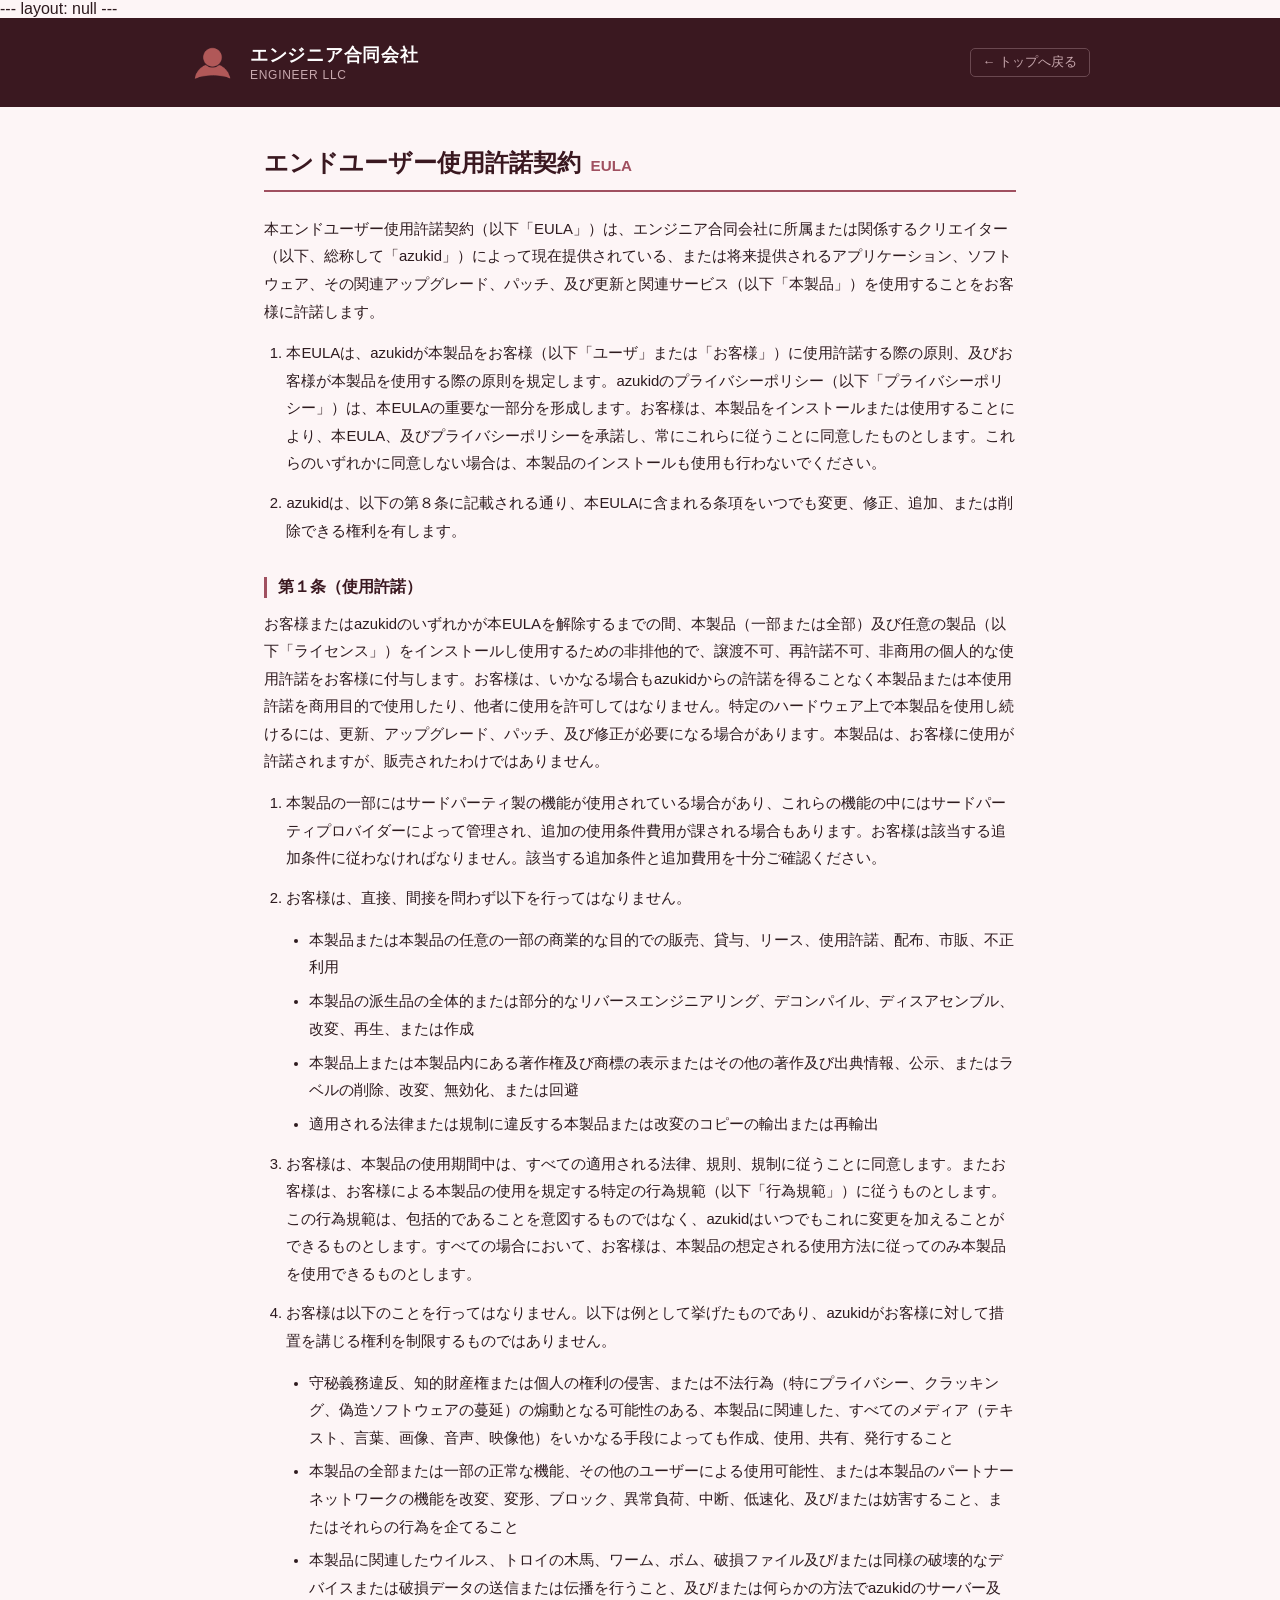
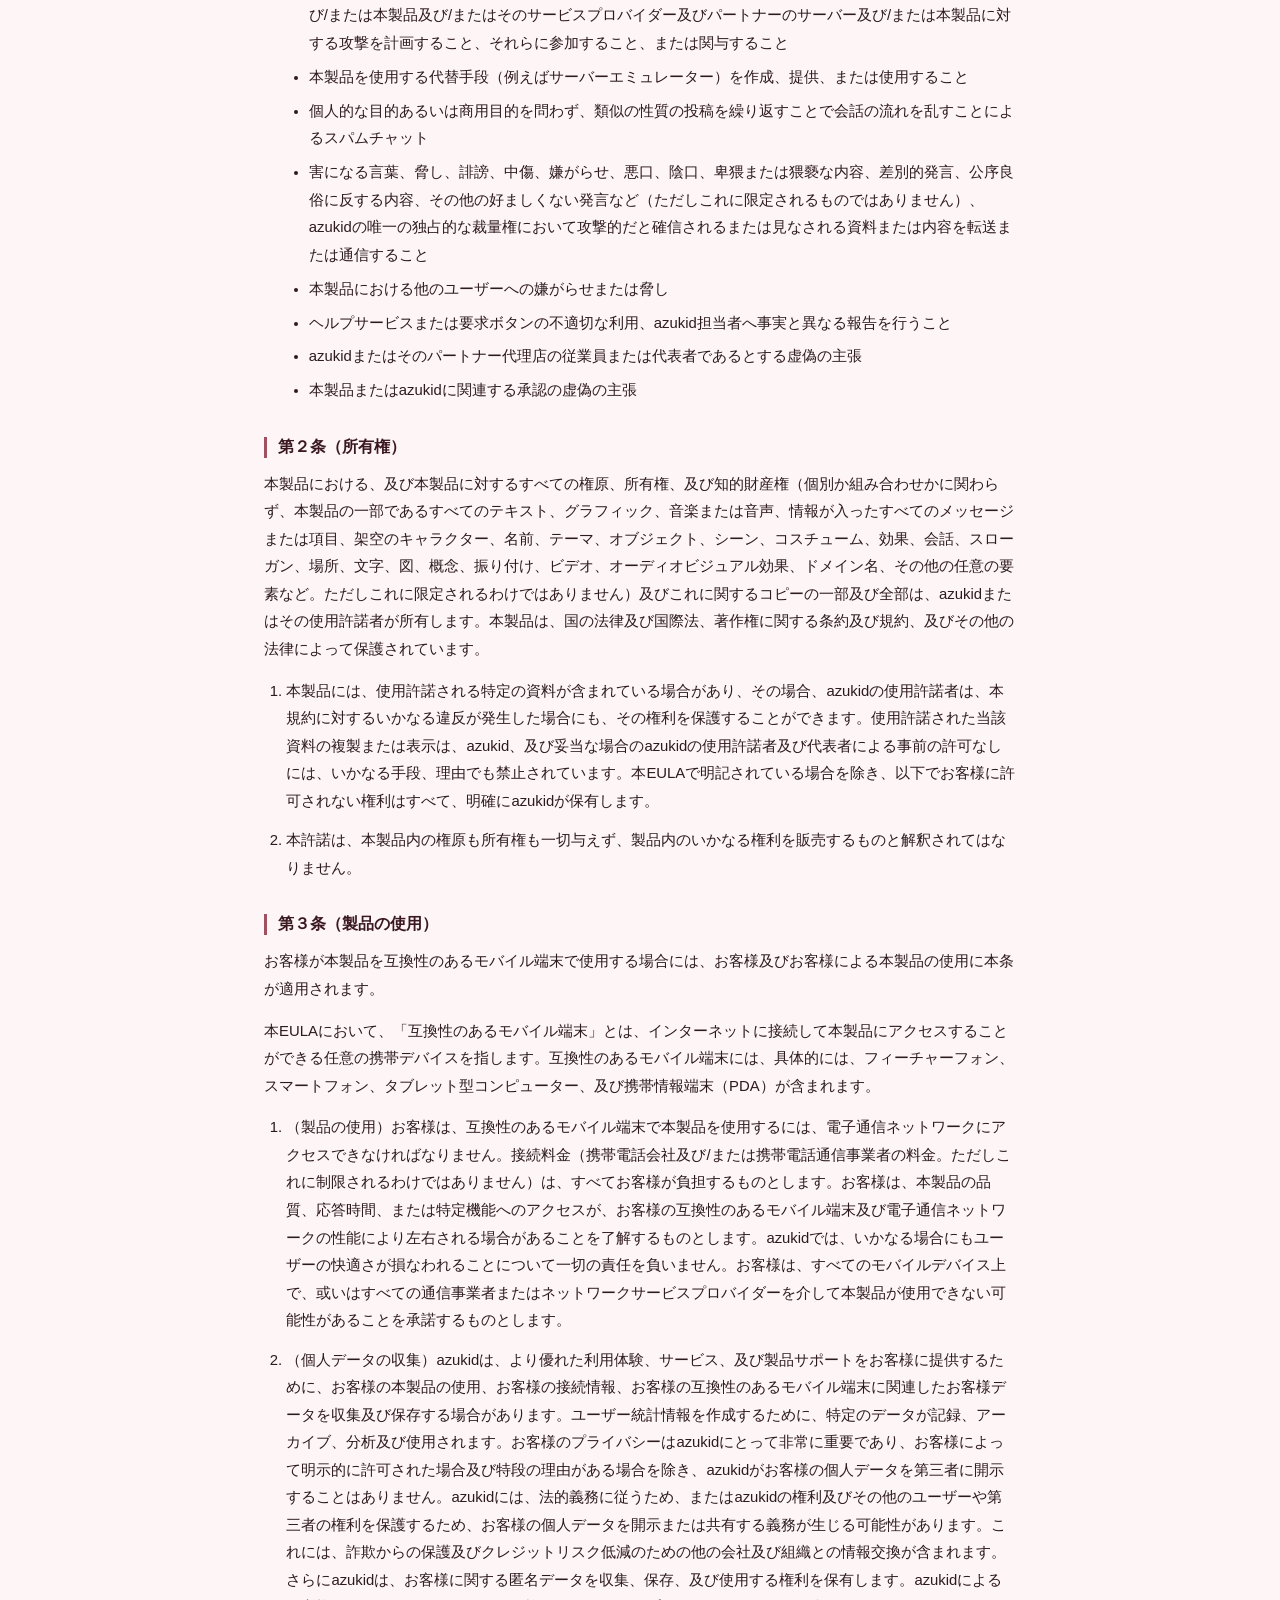
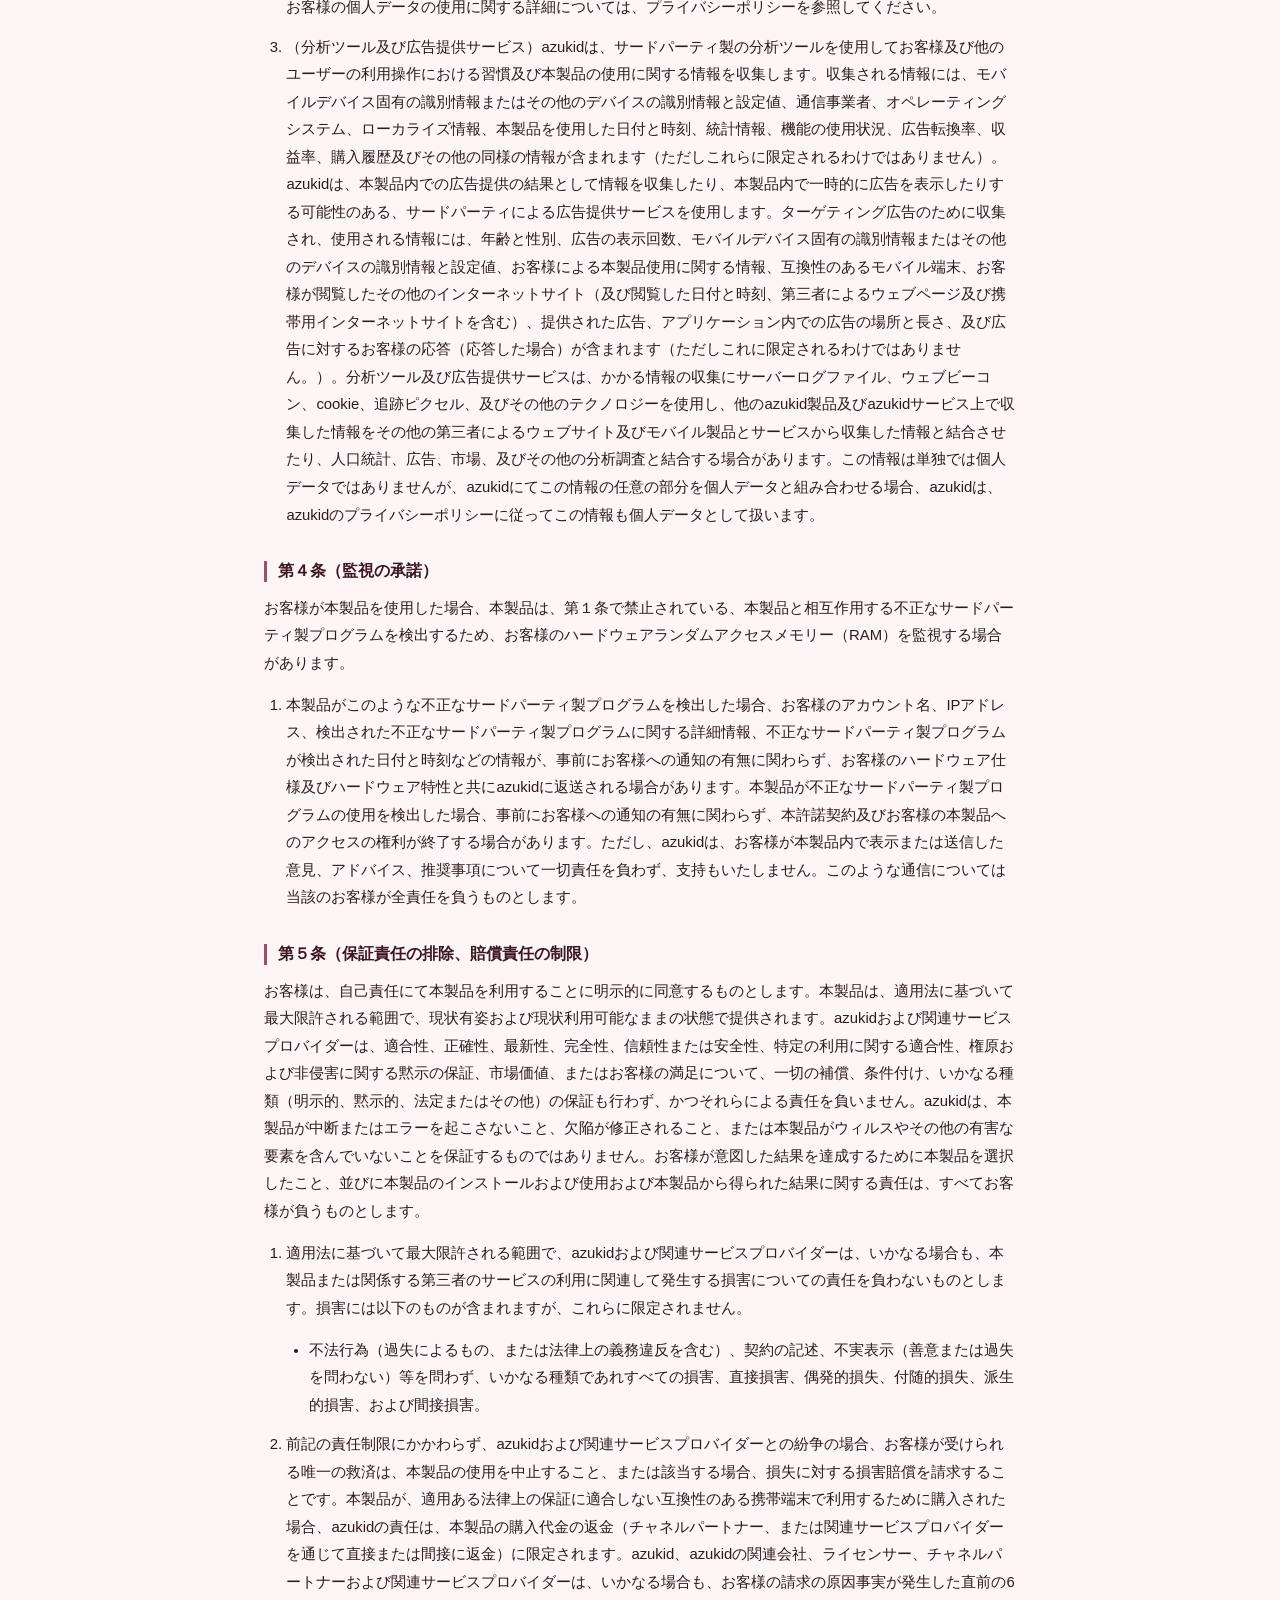
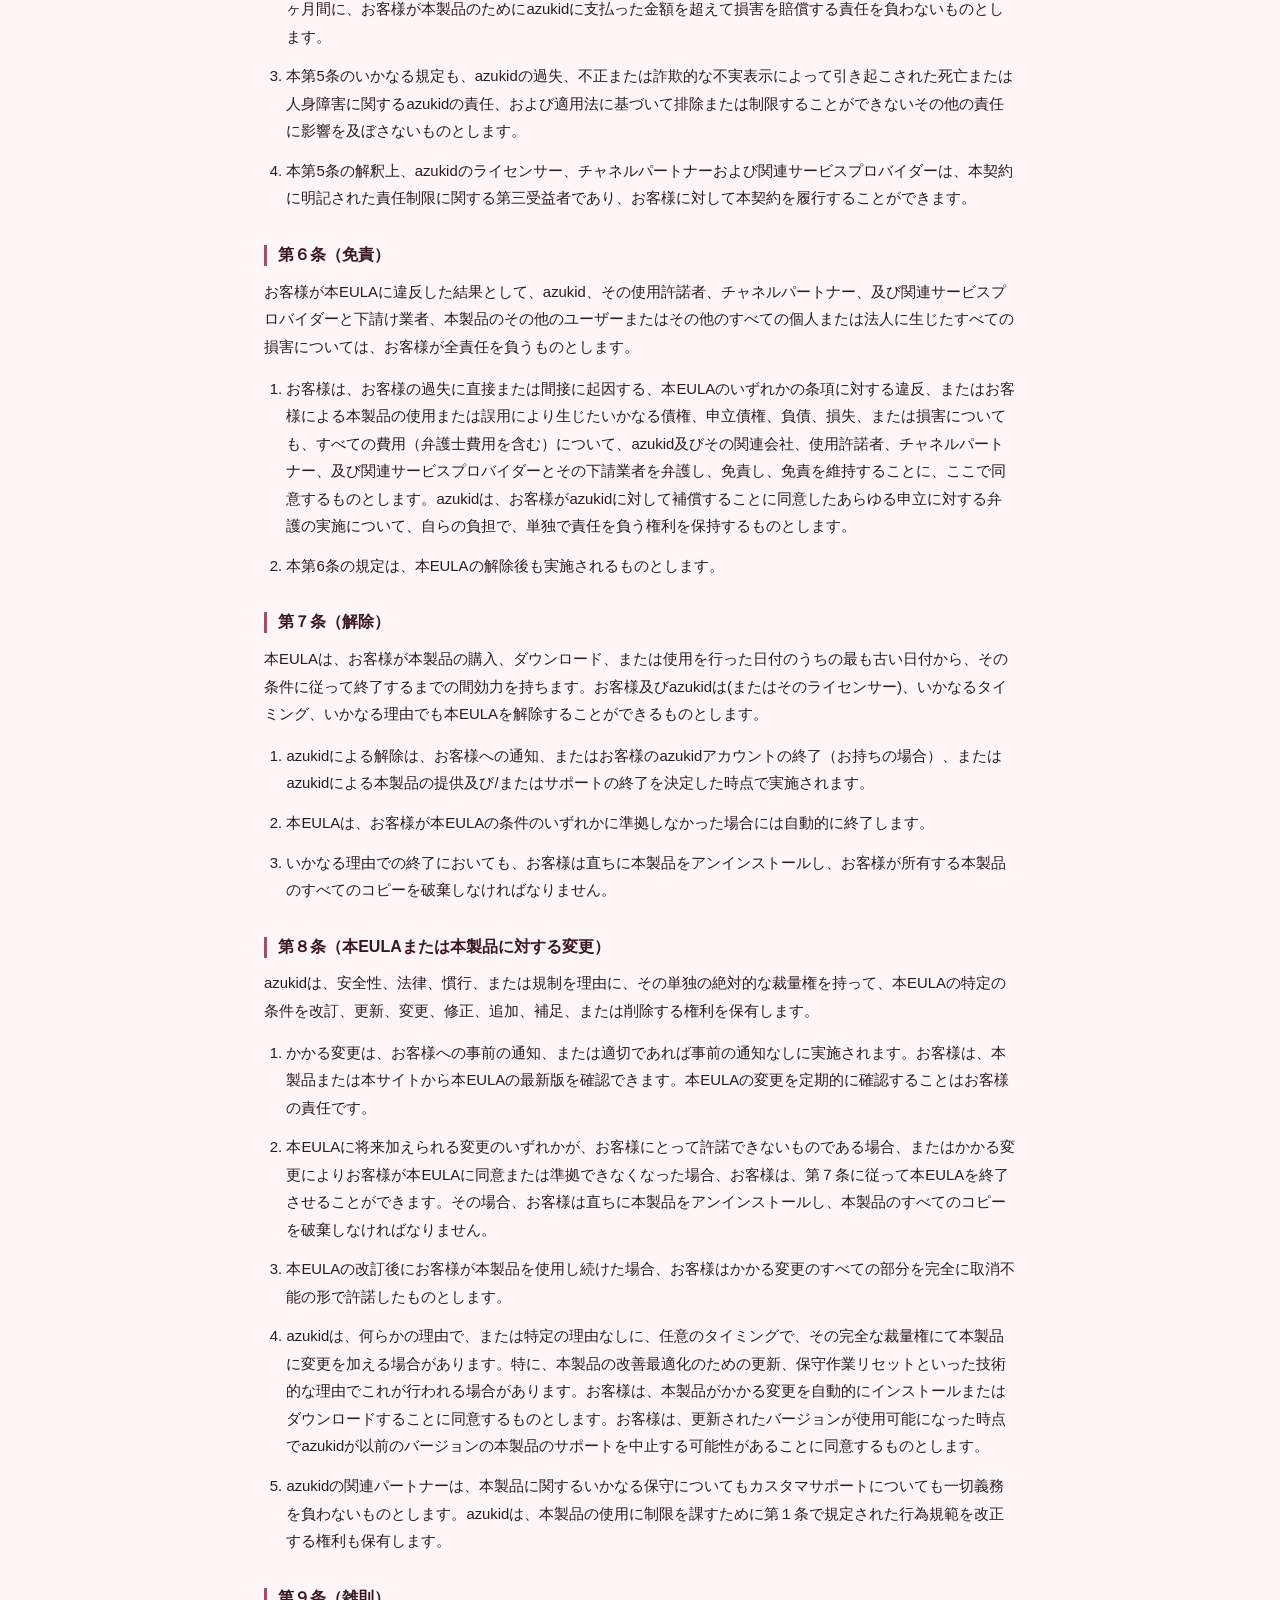
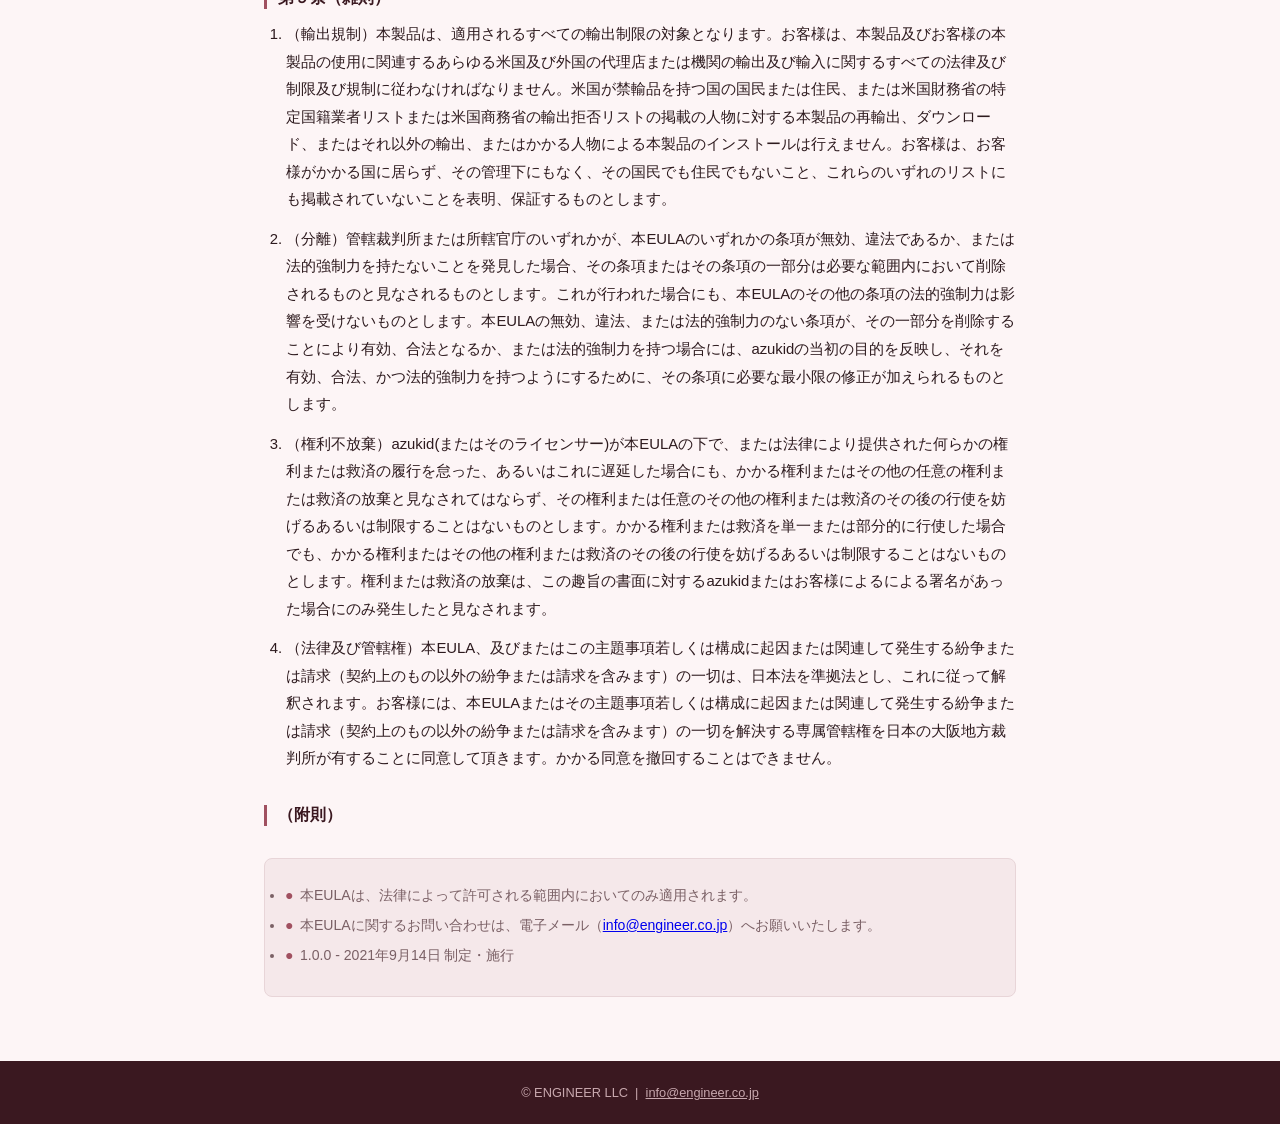
==== docs/EULA.html @ 36fb59d6 "ClaudeによりHTML化" ====
---
layout: null
---
<!DOCTYPE html>
<html lang="ja">
<head>
  <meta charset="UTF-8">
  <meta name="viewport" content="width=device-width, initial-scale=1.0">
  <title>EULA エンドユーザー使用許諾契約 | エンジニア合同会社</title>
  <style>
    *, *::before, *::after { box-sizing: border-box; margin: 0; padding: 0; }
    :root {
      --azuki:      #a05060;
      --azuki-dark: #7a3a48;
      --azuki-deep: #3a1820;
      --azuki-light:#fdf5f6;
      --azuki-pale: #f5e8ea;
      --white:      #ffffff;
      --gray:       #7a6065;
      --border:     #e8d5d8;
    }
    body {
      font-family: "Helvetica Neue","Hiragino Sans","Hiragino Kaku Gothic ProN","Noto Sans JP",Arial,sans-serif;
      background: var(--azuki-light);
      color: #2d1a1e;
      min-height: 100vh;
    }
    header { background: var(--azuki-deep); color: var(--white); padding: 0 1.5rem; }
    .header-inner {
      max-width: 900px; margin: 0 auto; padding: 1.4rem 0;
      display: flex; align-items: center; gap: 1rem;
    }
    .logo-mark { width: 44px; height: 44px; flex-shrink: 0; }
    .logo-mark img { width: 44px; height: 44px; object-fit: contain; }
    .logo-text { flex: 1; }
    .logo-text h1 { font-size: 1.1rem; font-weight: 700; letter-spacing: .04em; }
    .logo-text p  { font-size: .75rem; color: #c8a8ae; margin-top: .1rem; letter-spacing: .06em; }
    .nav-back {
      font-size: .8rem; color: #c8a8ae; text-decoration: none;
      border: 1px solid #6a4850; border-radius: 5px;
      padding: .3rem .75rem; white-space: nowrap;
      transition: background .15s;
    }
    .nav-back:hover { background: rgba(255,255,255,.1); }

    main { max-width: 800px; margin: 0 auto; padding: 2.5rem 1.5rem 4rem; }

    article h1 {
      font-size: 1.5rem; font-weight: 700; color: var(--azuki-deep);
      border-bottom: 2px solid var(--azuki); padding-bottom: .7rem; margin-bottom: 1.5rem;
    }
    article h1 .en { font-size: .95rem; color: var(--azuki); margin-left: .6rem; font-weight: 600; }
    article h2 {
      font-size: 1rem; font-weight: 700; color: var(--azuki-deep);
      border-left: 3px solid var(--azuki); padding-left: .7rem;
      margin: 2rem 0 .8rem;
    }
    article p { line-height: 1.85; margin-bottom: .9rem; font-size: .93rem; }
    article ol { padding-left: 1.4rem; margin-bottom: .9rem; }
    article ol > li { line-height: 1.85; margin-bottom: .75rem; font-size: .93rem; }
    article ul { padding-left: 1.4rem; margin: .5rem 0 .75rem; }
    article ul > li { line-height: 1.85; margin-bottom: .4rem; font-size: .93rem; list-style: disc; }
    .supplement {
      background: var(--azuki-pale); border: 1px solid var(--border);
      border-radius: 8px; padding: 1rem 1.25rem; margin-top: 2rem;
    }
    .supplement ul { padding-left: 0; list-style: none; }
    .supplement ul li { font-size: .88rem; color: var(--gray); line-height: 1.8; margin-bottom: .3rem; }
    .supplement ul li::before { content: "●"; color: var(--azuki); margin-right: .4rem; }

    footer { background: var(--azuki-deep); color: #c8a8ae; text-align: center; font-size: .8rem; padding: 1.5rem 1rem; }
    footer a { color: #c8a8ae; }

    @media (max-width: 480px) {
      article h1 { font-size: 1.2rem; }
      .nav-back { display: none; }
    }
  </style>
</head>
<body>

<header>
  <div class="header-inner">
    <div class="logo-mark">
      <img src="./EG icon1024 透過.png" alt="エンジニア合同会社ロゴ">
    </div>
    <div class="logo-text">
      <h1>エンジニア合同会社</h1>
      <p>ENGINEER LLC</p>
    </div>
    <a class="nav-back" href="./index.html">← トップへ戻る</a>
  </div>
</header>

<main>
<article>

<h1>エンドユーザー使用許諾契約<span class="en">EULA</span></h1>

<p>本エンドユーザー使用許諾契約（以下「EULA」）は、エンジニア合同会社に所属または関係するクリエイター（以下、総称して「azukid」）によって現在提供されている、または将来提供されるアプリケーション、ソフトウェア、その関連アップグレード、パッチ、及び更新と関連サービス（以下「本製品」）を使用することをお客様に許諾します。</p>

<ol>
  <li>本EULAは、azukidが本製品をお客様（以下「ユーザ」または「お客様」）に使用許諾する際の原則、及びお客様が本製品を使用する際の原則を規定します。azukidのプライバシーポリシー（以下「プライバシーポリシー」）は、本EULAの重要な一部分を形成します。お客様は、本製品をインストールまたは使用することにより、本EULA、及びプライバシーポリシーを承諾し、常にこれらに従うことに同意したものとします。これらのいずれかに同意しない場合は、本製品のインストールも使用も行わないでください。</li>
  <li>azukidは、以下の第８条に記載される通り、本EULAに含まれる条項をいつでも変更、修正、追加、または削除できる権利を有します。</li>
</ol>

<h2>第１条（使用許諾）</h2>

<p>お客様またはazukidのいずれかが本EULAを解除するまでの間、本製品（一部または全部）及び任意の製品（以下「ライセンス」）をインストールし使用するための非排他的で、譲渡不可、再許諾不可、非商用の個人的な使用許諾をお客様に付与します。お客様は、いかなる場合もazukidからの許諾を得ることなく本製品または本使用許諾を商用目的で使用したり、他者に使用を許可してはなりません。特定のハードウェア上で本製品を使用し続けるには、更新、アップグレード、パッチ、及び修正が必要になる場合があります。本製品は、お客様に使用が許諾されますが、販売されたわけではありません。</p>

<ol>
  <li>本製品の一部にはサードパーティ製の機能が使用されている場合があり、これらの機能の中にはサードパーティプロバイダーによって管理され、追加の使用条件費用が課される場合もあります。お客様は該当する追加条件に従わなければなりません。該当する追加条件と追加費用を十分ご確認ください。</li>
  <li>
    <p>お客様は、直接、間接を問わず以下を行ってはなりません。</p>
    <ul>
      <li>本製品または本製品の任意の一部の商業的な目的での販売、貸与、リース、使用許諾、配布、市販、不正利用</li>
      <li>本製品の派生品の全体的または部分的なリバースエンジニアリング、デコンパイル、ディスアセンブル、改変、再生、または作成</li>
      <li>本製品上または本製品内にある著作権及び商標の表示またはその他の著作及び出典情報、公示、またはラベルの削除、改変、無効化、または回避</li>
      <li>適用される法律または規制に違反する本製品または改変のコピーの輸出または再輸出</li>
    </ul>
  </li>
  <li>お客様は、本製品の使用期間中は、すべての適用される法律、規則、規制に従うことに同意します。またお客様は、お客様による本製品の使用を規定する特定の行為規範（以下「行為規範」）に従うものとします。この行為規範は、包括的であることを意図するものではなく、azukidはいつでもこれに変更を加えることができるものとします。すべての場合において、お客様は、本製品の想定される使用方法に従ってのみ本製品を使用できるものとします。</li>
  <li>
    <p>お客様は以下のことを行ってはなりません。以下は例として挙げたものであり、azukidがお客様に対して措置を講じる権利を制限するものではありません。</p>
    <ul>
      <li>守秘義務違反、知的財産権または個人の権利の侵害、または不法行為（特にプライバシー、クラッキング、偽造ソフトウェアの蔓延）の煽動となる可能性のある、本製品に関連した、すべてのメディア（テキスト、言葉、画像、音声、映像他）をいかなる手段によっても作成、使用、共有、発行すること</li>
      <li>本製品の全部または一部の正常な機能、その他のユーザーによる使用可能性、または本製品のパートナーネットワークの機能を改変、変形、ブロック、異常負荷、中断、低速化、及び/または妨害すること、またはそれらの行為を企てること</li>
      <li>本製品に関連したウイルス、トロイの木馬、ワーム、ボム、破損ファイル及び/または同様の破壊的なデバイスまたは破損データの送信または伝播を行うこと、及び/または何らかの方法でazukidのサーバー及び/または本製品及び/またはそのサービスプロバイダー及びパートナーのサーバー及び/または本製品に対する攻撃を計画すること、それらに参加すること、または関与すること</li>
      <li>本製品を使用する代替手段（例えばサーバーエミュレーター）を作成、提供、または使用すること</li>
      <li>個人的な目的あるいは商用目的を問わず、類似の性質の投稿を繰り返すことで会話の流れを乱すことによるスパムチャット</li>
      <li>害になる言葉、脅し、誹謗、中傷、嫌がらせ、悪口、陰口、卑猥または猥褻な内容、差別的発言、公序良俗に反する内容、その他の好ましくない発言など（ただしこれに限定されるものではありません）、azukidの唯一の独占的な裁量権において攻撃的だと確信されるまたは見なされる資料または内容を転送または通信すること</li>
      <li>本製品における他のユーザーへの嫌がらせまたは脅し</li>
      <li>ヘルプサービスまたは要求ボタンの不適切な利用、azukid担当者へ事実と異なる報告を行うこと</li>
      <li>azukidまたはそのパートナー代理店の従業員または代表者であるとする虚偽の主張</li>
      <li>本製品またはazukidに関連する承認の虚偽の主張</li>
    </ul>
  </li>
</ol>

<h2>第２条（所有権）</h2>

<p>本製品における、及び本製品に対するすべての権原、所有権、及び知的財産権（個別か組み合わせかに関わらず、本製品の一部であるすべてのテキスト、グラフィック、音楽または音声、情報が入ったすべてのメッセージまたは項目、架空のキャラクター、名前、テーマ、オブジェクト、シーン、コスチューム、効果、会話、スローガン、場所、文字、図、概念、振り付け、ビデオ、オーディオビジュアル効果、ドメイン名、その他の任意の要素など。ただしこれに限定されるわけではありません）及びこれに関するコピーの一部及び全部は、azukidまたはその使用許諾者が所有します。本製品は、国の法律及び国際法、著作権に関する条約及び規約、及びその他の法律によって保護されています。</p>

<ol>
  <li>本製品には、使用許諾される特定の資料が含まれている場合があり、その場合、azukidの使用許諾者は、本規約に対するいかなる違反が発生した場合にも、その権利を保護することができます。使用許諾された当該資料の複製または表示は、azukid、及び妥当な場合のazukidの使用許諾者及び代表者による事前の許可なしには、いかなる手段、理由でも禁止されています。本EULAで明記されている場合を除き、以下でお客様に許可されない権利はすべて、明確にazukidが保有します。</li>
  <li>本許諾は、本製品内の権原も所有権も一切与えず、製品内のいかなる権利を販売するものと解釈されてはなりません。</li>
</ol>

<h2>第３条（製品の使用）</h2>

<p>お客様が本製品を互換性のあるモバイル端末で使用する場合には、お客様及びお客様による本製品の使用に本条が適用されます。</p>
<p>本EULAにおいて、「互換性のあるモバイル端末」とは、インターネットに接続して本製品にアクセスすることができる任意の携帯デバイスを指します。互換性のあるモバイル端末には、具体的には、フィーチャーフォン、スマートフォン、タブレット型コンピューター、及び携帯情報端末（PDA）が含まれます。</p>

<ol>
  <li>（製品の使用）お客様は、互換性のあるモバイル端末で本製品を使用するには、電子通信ネットワークにアクセスできなければなりません。接続料金（携帯電話会社及び/または携帯電話通信事業者の料金。ただしこれに制限されるわけではありません）は、すべてお客様が負担するものとします。お客様は、本製品の品質、応答時間、または特定機能へのアクセスが、お客様の互換性のあるモバイル端末及び電子通信ネットワークの性能により左右される場合があることを了解するものとします。azukidでは、いかなる場合にもユーザーの快適さが損なわれることについて一切の責任を負いません。お客様は、すべてのモバイルデバイス上で、或いはすべての通信事業者またはネットワークサービスプロバイダーを介して本製品が使用できない可能性があることを承諾するものとします。</li>
  <li>（個人データの収集）azukidは、より優れた利用体験、サービス、及び製品サポートをお客様に提供するために、お客様の本製品の使用、お客様の接続情報、お客様の互換性のあるモバイル端末に関連したお客様データを収集及び保存する場合があります。ユーザー統計情報を作成するために、特定のデータが記録、アーカイブ、分析及び使用されます。お客様のプライバシーはazukidにとって非常に重要であり、お客様によって明示的に許可された場合及び特段の理由がある場合を除き、azukidがお客様の個人データを第三者に開示することはありません。azukidには、法的義務に従うため、またはazukidの権利及びその他のユーザーや第三者の権利を保護するため、お客様の個人データを開示または共有する義務が生じる可能性があります。これには、詐欺からの保護及びクレジットリスク低減のための他の会社及び組織との情報交換が含まれます。さらにazukidは、お客様に関する匿名データを収集、保存、及び使用する権利を保有します。azukidによるお客様の個人データの使用に関する詳細については、プライバシーポリシーを参照してください。</li>
  <li>（分析ツール及び広告提供サービス）azukidは、サードパーティ製の分析ツールを使用してお客様及び他のユーザーの利用操作における習慣及び本製品の使用に関する情報を収集します。収集される情報には、モバイルデバイス固有の識別情報またはその他のデバイスの識別情報と設定値、通信事業者、オペレーティングシステム、ローカライズ情報、本製品を使用した日付と時刻、統計情報、機能の使用状況、広告転換率、収益率、購入履歴及びその他の同様の情報が含まれます（ただしこれらに限定されるわけではありません）。azukidは、本製品内での広告提供の結果として情報を収集したり、本製品内で一時的に広告を表示したりする可能性のある、サードパーティによる広告提供サービスを使用します。ターゲティング広告のために収集され、使用される情報には、年齢と性別、広告の表示回数、モバイルデバイス固有の識別情報またはその他のデバイスの識別情報と設定値、お客様による本製品使用に関する情報、互換性のあるモバイル端末、お客様が閲覧したその他のインターネットサイト（及び閲覧した日付と時刻、第三者によるウェブページ及び携帯用インターネットサイトを含む）、提供された広告、アプリケーション内での広告の場所と長さ、及び広告に対するお客様の応答（応答した場合）が含まれます（ただしこれに限定されるわけではありません。）。分析ツール及び広告提供サービスは、かかる情報の収集にサーバーログファイル、ウェブビーコン、cookie、追跡ピクセル、及びその他のテクノロジーを使用し、他のazukid製品及びazukidサービス上で収集した情報をその他の第三者によるウェブサイト及びモバイル製品とサービスから収集した情報と結合させたり、人口統計、広告、市場、及びその他の分析調査と結合する場合があります。この情報は単独では個人データではありませんが、azukidにてこの情報の任意の部分を個人データと組み合わせる場合、azukidは、azukidのプライバシーポリシーに従ってこの情報も個人データとして扱います。</li>
</ol>

<h2>第４条（監視の承諾）</h2>

<p>お客様が本製品を使用した場合、本製品は、第１条で禁止されている、本製品と相互作用する不正なサードパーティ製プログラムを検出するため、お客様のハードウェアランダムアクセスメモリー（RAM）を監視する場合があります。</p>

<ol>
  <li>本製品がこのような不正なサードパーティ製プログラムを検出した場合、お客様のアカウント名、IPアドレス、検出された不正なサードパーティ製プログラムに関する詳細情報、不正なサードパーティ製プログラムが検出された日付と時刻などの情報が、事前にお客様への通知の有無に関わらず、お客様のハードウェア仕様及びハードウェア特性と共にazukidに返送される場合があります。本製品が不正なサードパーティ製プログラムの使用を検出した場合、事前にお客様への通知の有無に関わらず、本許諾契約及びお客様の本製品へのアクセスの権利が終了する場合があります。ただし、azukidは、お客様が本製品内で表示または送信した意見、アドバイス、推奨事項について一切責任を負わず、支持もいたしません。このような通信については当該のお客様が全責任を負うものとします。</li>
</ol>

<h2>第５条（保証責任の排除、賠償責任の制限）</h2>

<p>お客様は、自己責任にて本製品を利用することに明示的に同意するものとします。本製品は、適用法に基づいて最大限許される範囲で、現状有姿および現状利用可能なままの状態で提供されます。azukidおよび関連サービスプロバイダーは、適合性、正確性、最新性、完全性、信頼性または安全性、特定の利用に関する適合性、権原および非侵害に関する黙示の保証、市場価値、またはお客様の満足について、一切の補償、条件付け、いかなる種類（明示的、黙示的、法定またはその他）の保証も行わず、かつそれらによる責任を負いません。azukidは、本製品が中断またはエラーを起こさないこと、欠陥が修正されること、または本製品がウィルスやその他の有害な要素を含んでいないことを保証するものではありません。お客様が意図した結果を達成するために本製品を選択したこと、並びに本製品のインストールおよび使用および本製品から得られた結果に関する責任は、すべてお客様が負うものとします。</p>

<ol>
  <li>
    <p>適用法に基づいて最大限許される範囲で、azukidおよび関連サービスプロバイダーは、いかなる場合も、本製品または関係する第三者のサービスの利用に関連して発生する損害についての責任を負わないものとします。損害には以下のものが含まれますが、これらに限定されません。</p>
    <ul>
      <li>不法行為（過失によるもの、または法律上の義務違反を含む）、契約の記述、不実表示（善意または過失を問わない）等を問わず、いかなる種類であれすべての損害、直接損害、偶発的損失、付随的損失、派生的損害、および間接損害。</li>
    </ul>
  </li>
  <li>前記の責任制限にかかわらず、azukidおよび関連サービスプロバイダーとの紛争の場合、お客様が受けられる唯一の救済は、本製品の使用を中止すること、または該当する場合、損失に対する損害賠償を請求することです。本製品が、適用ある法律上の保証に適合しない互換性のある携帯端末で利用するために購入された場合、azukidの責任は、本製品の購入代金の返金（チャネルパートナー、または関連サービスプロバイダーを通じて直接または間接に返金）に限定されます。azukid、azukidの関連会社、ライセンサー、チャネルパートナーおよび関連サービスプロバイダーは、いかなる場合も、お客様の請求の原因事実が発生した直前の6ヶ月間に、お客様が本製品のためにazukidに支払った金額を超えて損害を賠償する責任を負わないものとします。</li>
  <li>本第5条のいかなる規定も、azukidの過失、不正または詐欺的な不実表示によって引き起こされた死亡または人身障害に関するazukidの責任、および適用法に基づいて排除または制限することができないその他の責任に影響を及ぼさないものとします。</li>
  <li>本第5条の解釈上、azukidのライセンサー、チャネルパートナーおよび関連サービスプロバイダーは、本契約に明記された責任制限に関する第三受益者であり、お客様に対して本契約を履行することができます。</li>
</ol>

<h2>第６条（免責）</h2>

<p>お客様が本EULAに違反した結果として、azukid、その使用許諾者、チャネルパートナー、及び関連サービスプロバイダーと下請け業者、本製品のその他のユーザーまたはその他のすべての個人または法人に生じたすべての損害については、お客様が全責任を負うものとします。</p>

<ol>
  <li>お客様は、お客様の過失に直接または間接に起因する、本EULAのいずれかの条項に対する違反、またはお客様による本製品の使用または誤用により生じたいかなる債権、申立債権、負債、損失、または損害についても、すべての費用（弁護士費用を含む）について、azukid及びその関連会社、使用許諾者、チャネルパートナー、及び関連サービスプロバイダーとその下請業者を弁護し、免責し、免責を維持することに、ここで同意するものとします。azukidは、お客様がazukidに対して補償することに同意したあらゆる申立に対する弁護の実施について、自らの負担で、単独で責任を負う権利を保持するものとします。</li>
  <li>本第6条の規定は、本EULAの解除後も実施されるものとします。</li>
</ol>

<h2>第７条（解除）</h2>

<p>本EULAは、お客様が本製品の購入、ダウンロード、または使用を行った日付のうちの最も古い日付から、その条件に従って終了するまでの間効力を持ちます。お客様及びazukidは(またはそのライセンサー)、いかなるタイミング、いかなる理由でも本EULAを解除することができるものとします。</p>

<ol>
  <li>azukidによる解除は、お客様への通知、またはお客様のazukidアカウントの終了（お持ちの場合）、またはazukidによる本製品の提供及び/またはサポートの終了を決定した時点で実施されます。</li>
  <li>本EULAは、お客様が本EULAの条件のいずれかに準拠しなかった場合には自動的に終了します。</li>
  <li>いかなる理由での終了においても、お客様は直ちに本製品をアンインストールし、お客様が所有する本製品のすべてのコピーを破棄しなければなりません。</li>
</ol>

<h2>第８条（本EULAまたは本製品に対する変更）</h2>

<p>azukidは、安全性、法律、慣行、または規制を理由に、その単独の絶対的な裁量権を持って、本EULAの特定の条件を改訂、更新、変更、修正、追加、補足、または削除する権利を保有します。</p>

<ol>
  <li>かかる変更は、お客様への事前の通知、または適切であれば事前の通知なしに実施されます。お客様は、本製品または本サイトから本EULAの最新版を確認できます。本EULAの変更を定期的に確認することはお客様の責任です。</li>
  <li>本EULAに将来加えられる変更のいずれかが、お客様にとって許諾できないものである場合、またはかかる変更によりお客様が本EULAに同意または準拠できなくなった場合、お客様は、第７条に従って本EULAを終了させることができます。その場合、お客様は直ちに本製品をアンインストールし、本製品のすべてのコピーを破棄しなければなりません。</li>
  <li>本EULAの改訂後にお客様が本製品を使用し続けた場合、お客様はかかる変更のすべての部分を完全に取消不能の形で許諾したものとします。</li>
  <li>azukidは、何らかの理由で、または特定の理由なしに、任意のタイミングで、その完全な裁量権にて本製品に変更を加える場合があります。特に、本製品の改善最適化のための更新、保守作業リセットといった技術的な理由でこれが行われる場合があります。お客様は、本製品がかかる変更を自動的にインストールまたはダウンロードすることに同意するものとします。お客様は、更新されたバージョンが使用可能になった時点でazukidが以前のバージョンの本製品のサポートを中止する可能性があることに同意するものとします。</li>
  <li>azukidの関連パートナーは、本製品に関するいかなる保守についてもカスタマサポートについても一切義務を負わないものとします。azukidは、本製品の使用に制限を課すために第１条で規定された行為規範を改正する権利も保有します。</li>
</ol>

<h2>第９条（雑則）</h2>

<ol>
  <li>（輸出規制）本製品は、適用されるすべての輸出制限の対象となります。お客様は、本製品及びお客様の本製品の使用に関連するあらゆる米国及び外国の代理店または機関の輸出及び輸入に関するすべての法律及び制限及び規制に従わなければなりません。米国が禁輸品を持つ国の国民または住民、または米国財務省の特定国籍業者リストまたは米国商務省の輸出拒否リストの掲載の人物に対する本製品の再輸出、ダウンロード、またはそれ以外の輸出、またはかかる人物による本製品のインストールは行えません。お客様は、お客様がかかる国に居らず、その管理下にもなく、その国民でも住民でもないこと、これらのいずれのリストにも掲載されていないことを表明、保証するものとします。</li>
  <li>（分離）管轄裁判所または所轄官庁のいずれかが、本EULAのいずれかの条項が無効、違法であるか、または法的強制力を持たないことを発見した場合、その条項またはその条項の一部分は必要な範囲内において削除されるものと見なされるものとします。これが行われた場合にも、本EULAのその他の条項の法的強制力は影響を受けないものとします。本EULAの無効、違法、または法的強制力のない条項が、その一部分を削除することにより有効、合法となるか、または法的強制力を持つ場合には、azukidの当初の目的を反映し、それを有効、合法、かつ法的強制力を持つようにするために、その条項に必要な最小限の修正が加えられるものとします。</li>
  <li>（権利不放棄）azukid(またはそのライセンサー)が本EULAの下で、または法律により提供された何らかの権利または救済の履行を怠った、あるいはこれに遅延した場合にも、かかる権利またはその他の任意の権利または救済の放棄と見なされてはならず、その権利または任意のその他の権利または救済のその後の行使を妨げるあるいは制限することはないものとします。かかる権利または救済を単一または部分的に行使した場合でも、かかる権利またはその他の権利または救済のその後の行使を妨げるあるいは制限することはないものとします。権利または救済の放棄は、この趣旨の書面に対するazukidまたはお客様によるによる署名があった場合にのみ発生したと見なされます。</li>
  <li>（法律及び管轄権）本EULA、及びまたはこの主題事項若しくは構成に起因または関連して発生する紛争または請求（契約上のもの以外の紛争または請求を含みます）の一切は、日本法を準拠法とし、これに従って解釈されます。お客様には、本EULAまたはその主題事項若しくは構成に起因または関連して発生する紛争または請求（契約上のもの以外の紛争または請求を含みます）の一切を解決する専属管轄権を日本の大阪地方裁判所が有することに同意して頂きます。かかる同意を撤回することはできません。</li>
</ol>

<h2>（附則）</h2>
<div class="supplement">
  <ul>
    <li>本EULAは、法律によって許可される範囲内においてのみ適用されます。</li>
    <li>本EULAに関するお問い合わせは、電子メール（<a href="mailto:info@engineer.co.jp">info@engineer.co.jp</a>）へお願いいたします。</li>
    <li>1.0.0 - 2021年9月14日 制定・施行</li>
  </ul>
</div>

</article>
</main>

<footer>
  &copy; ENGINEER LLC &nbsp;|&nbsp; <a href="mailto:info@engineer.co.jp">info@engineer.co.jp</a>
</footer>

</body>
</html>
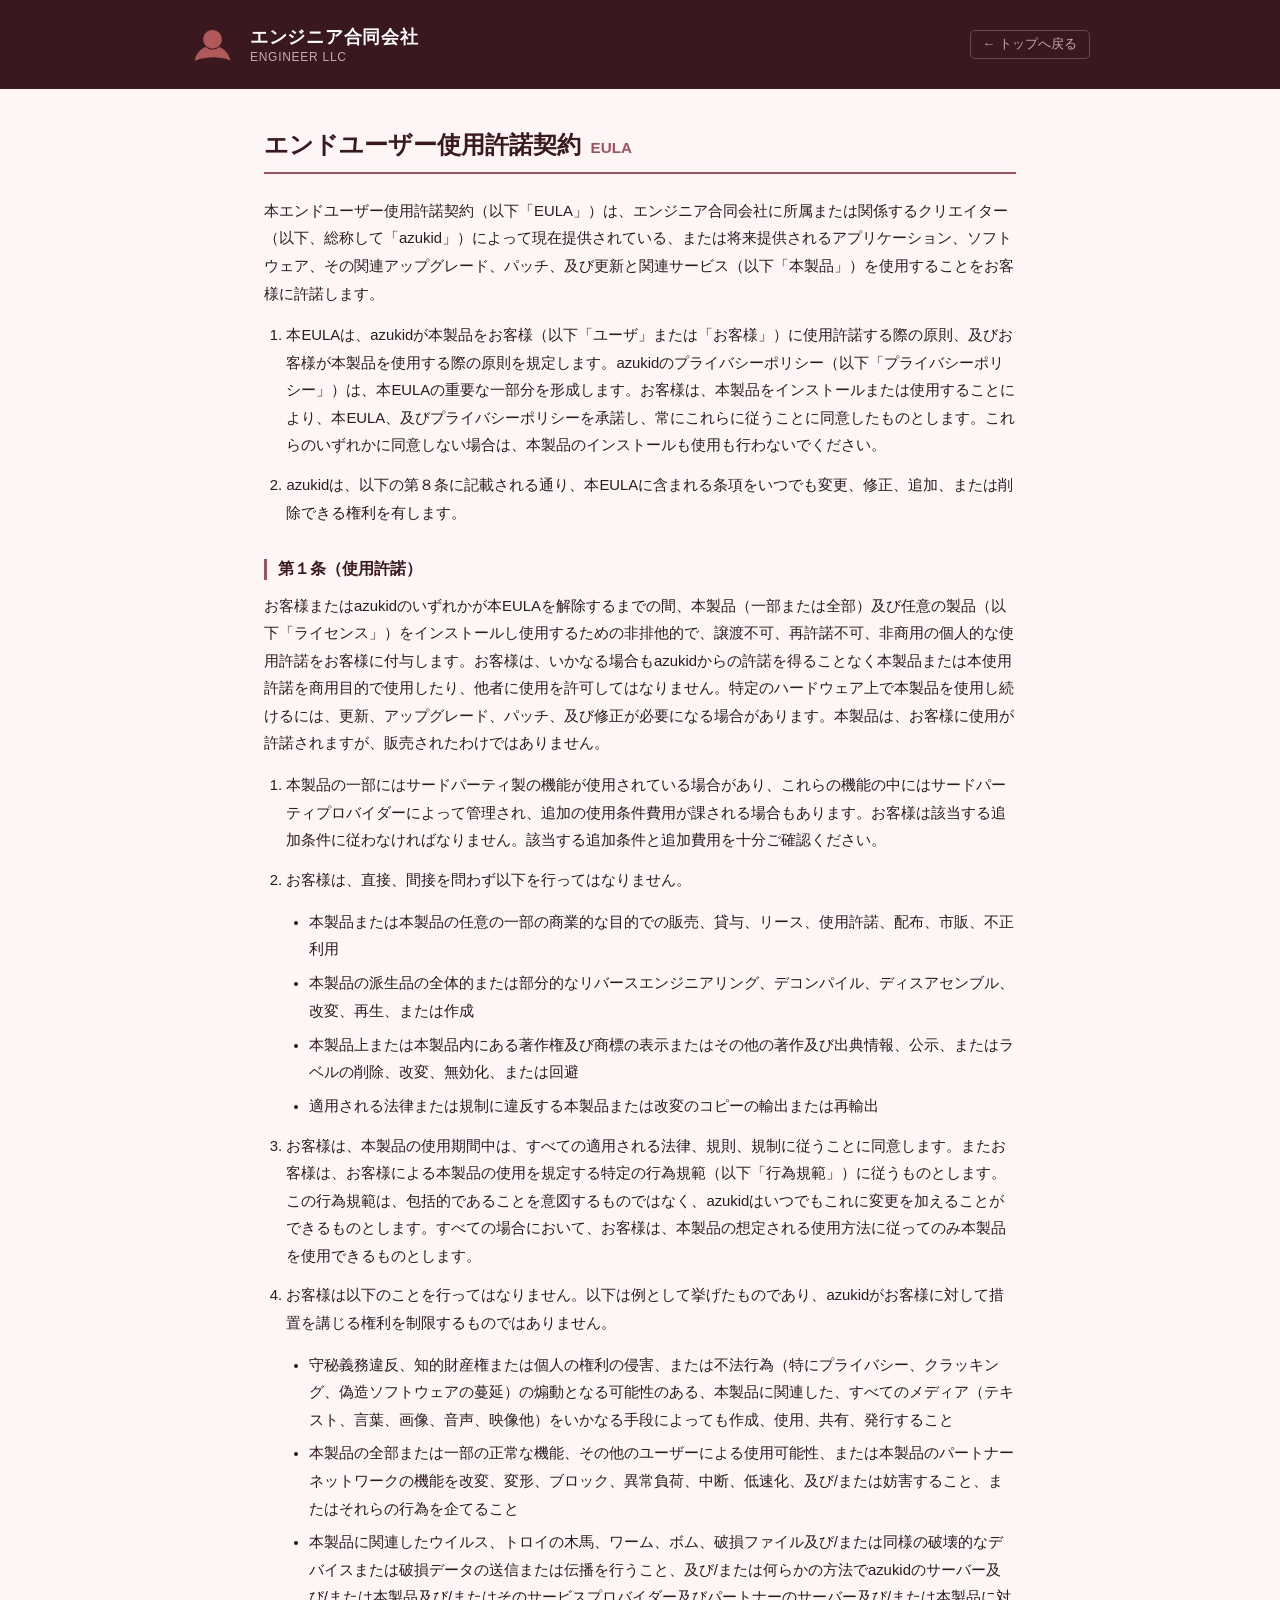
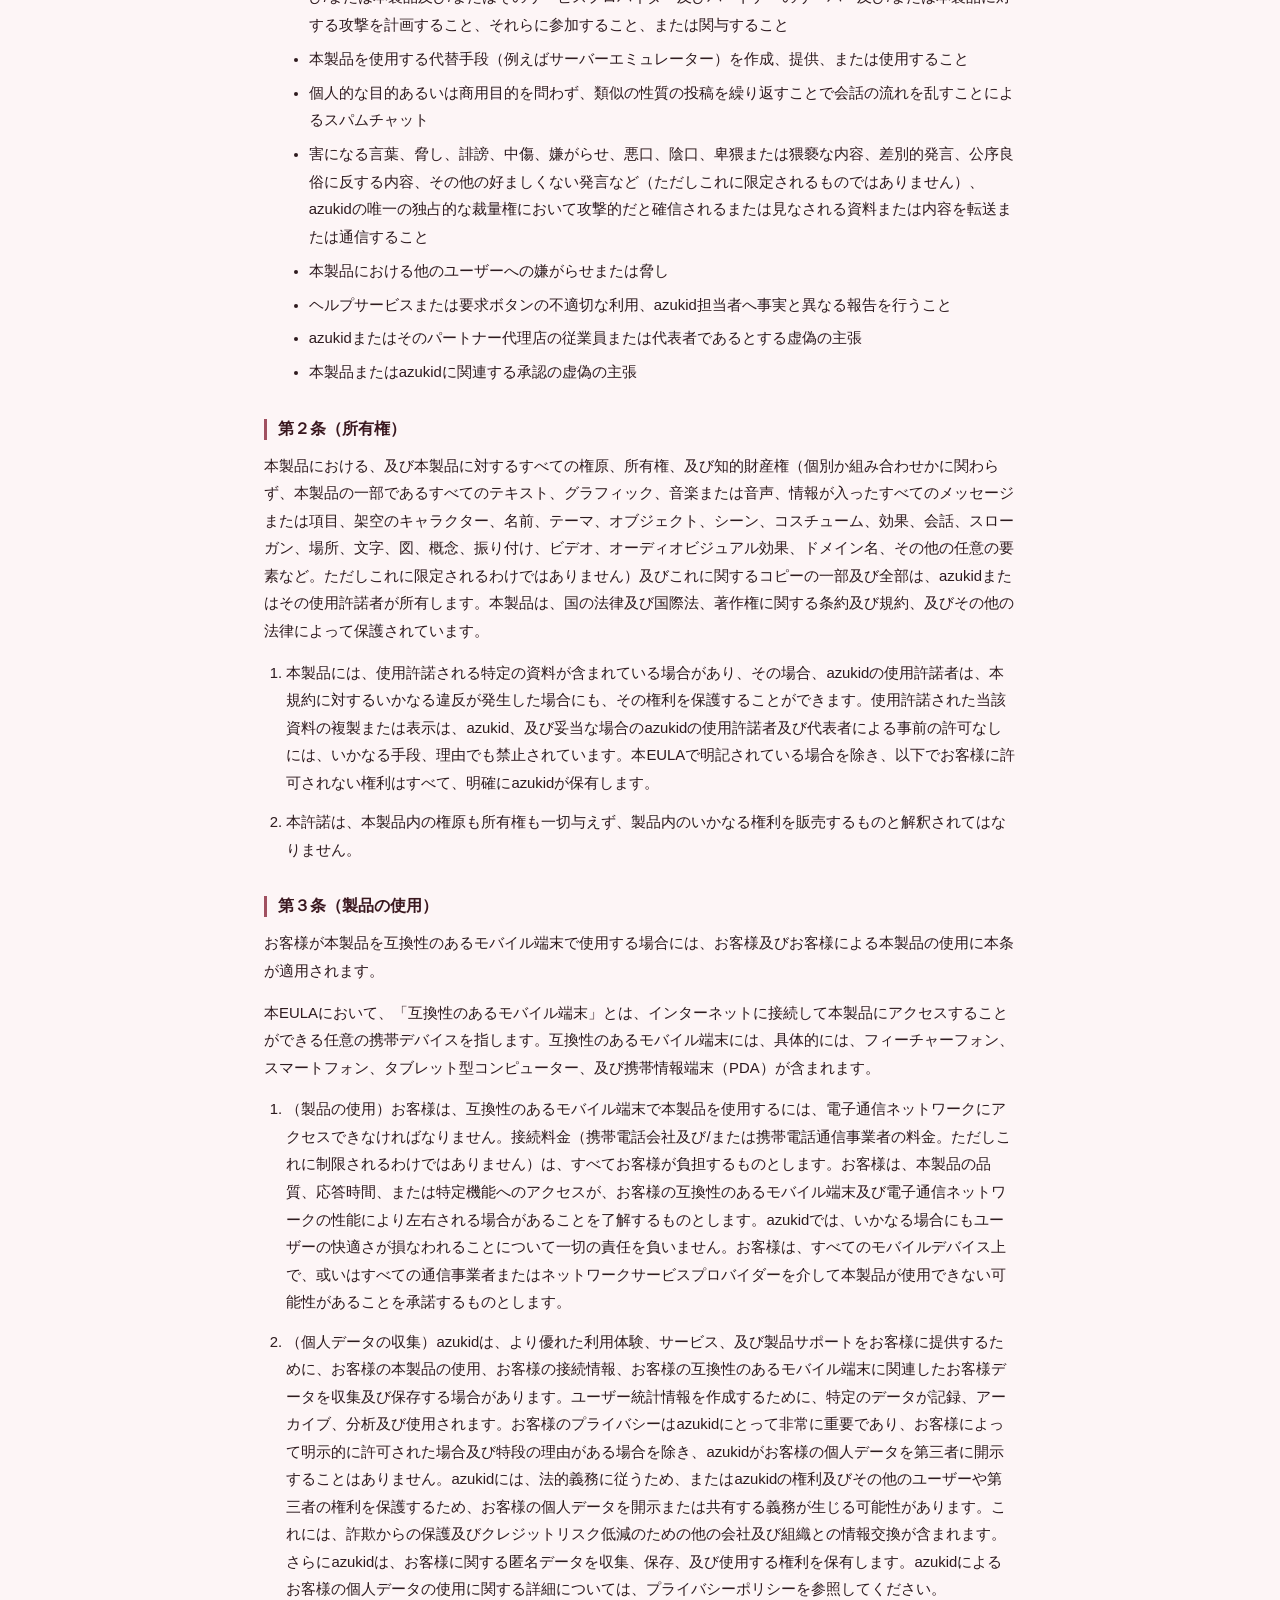
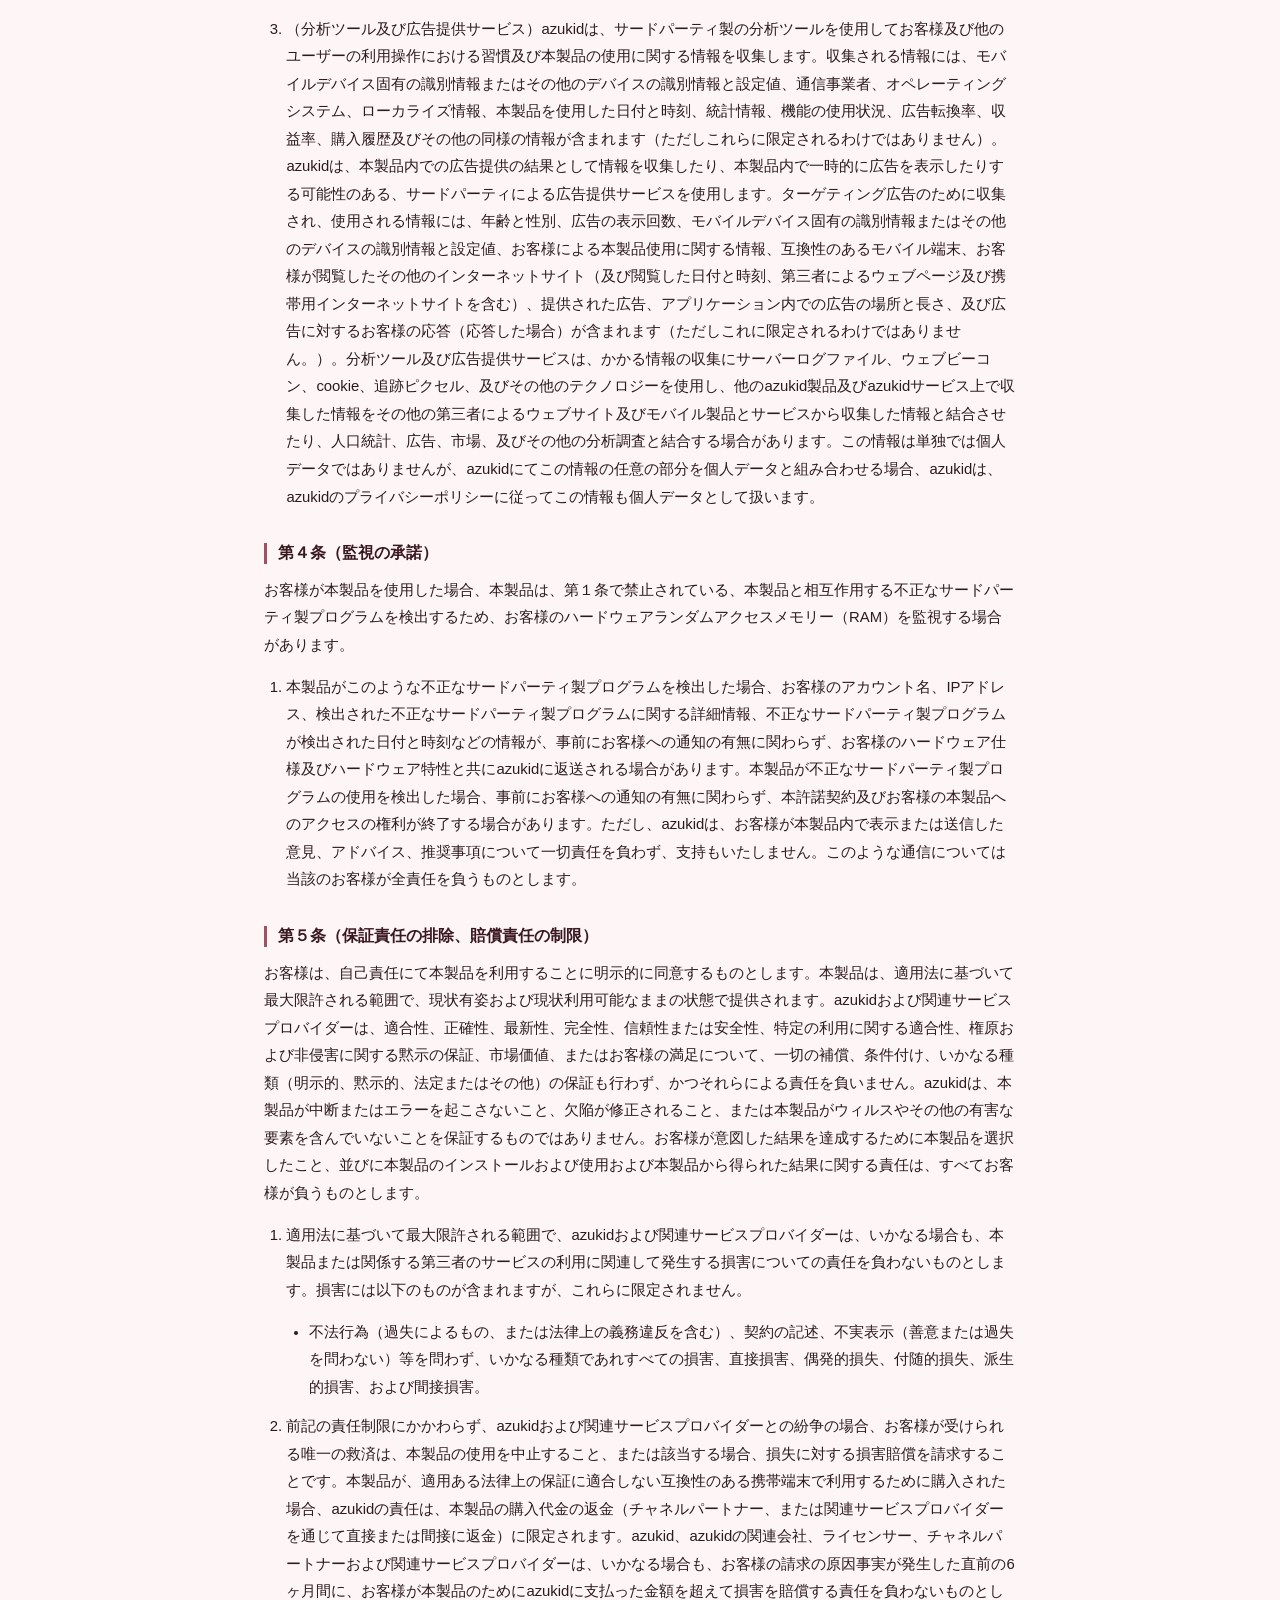
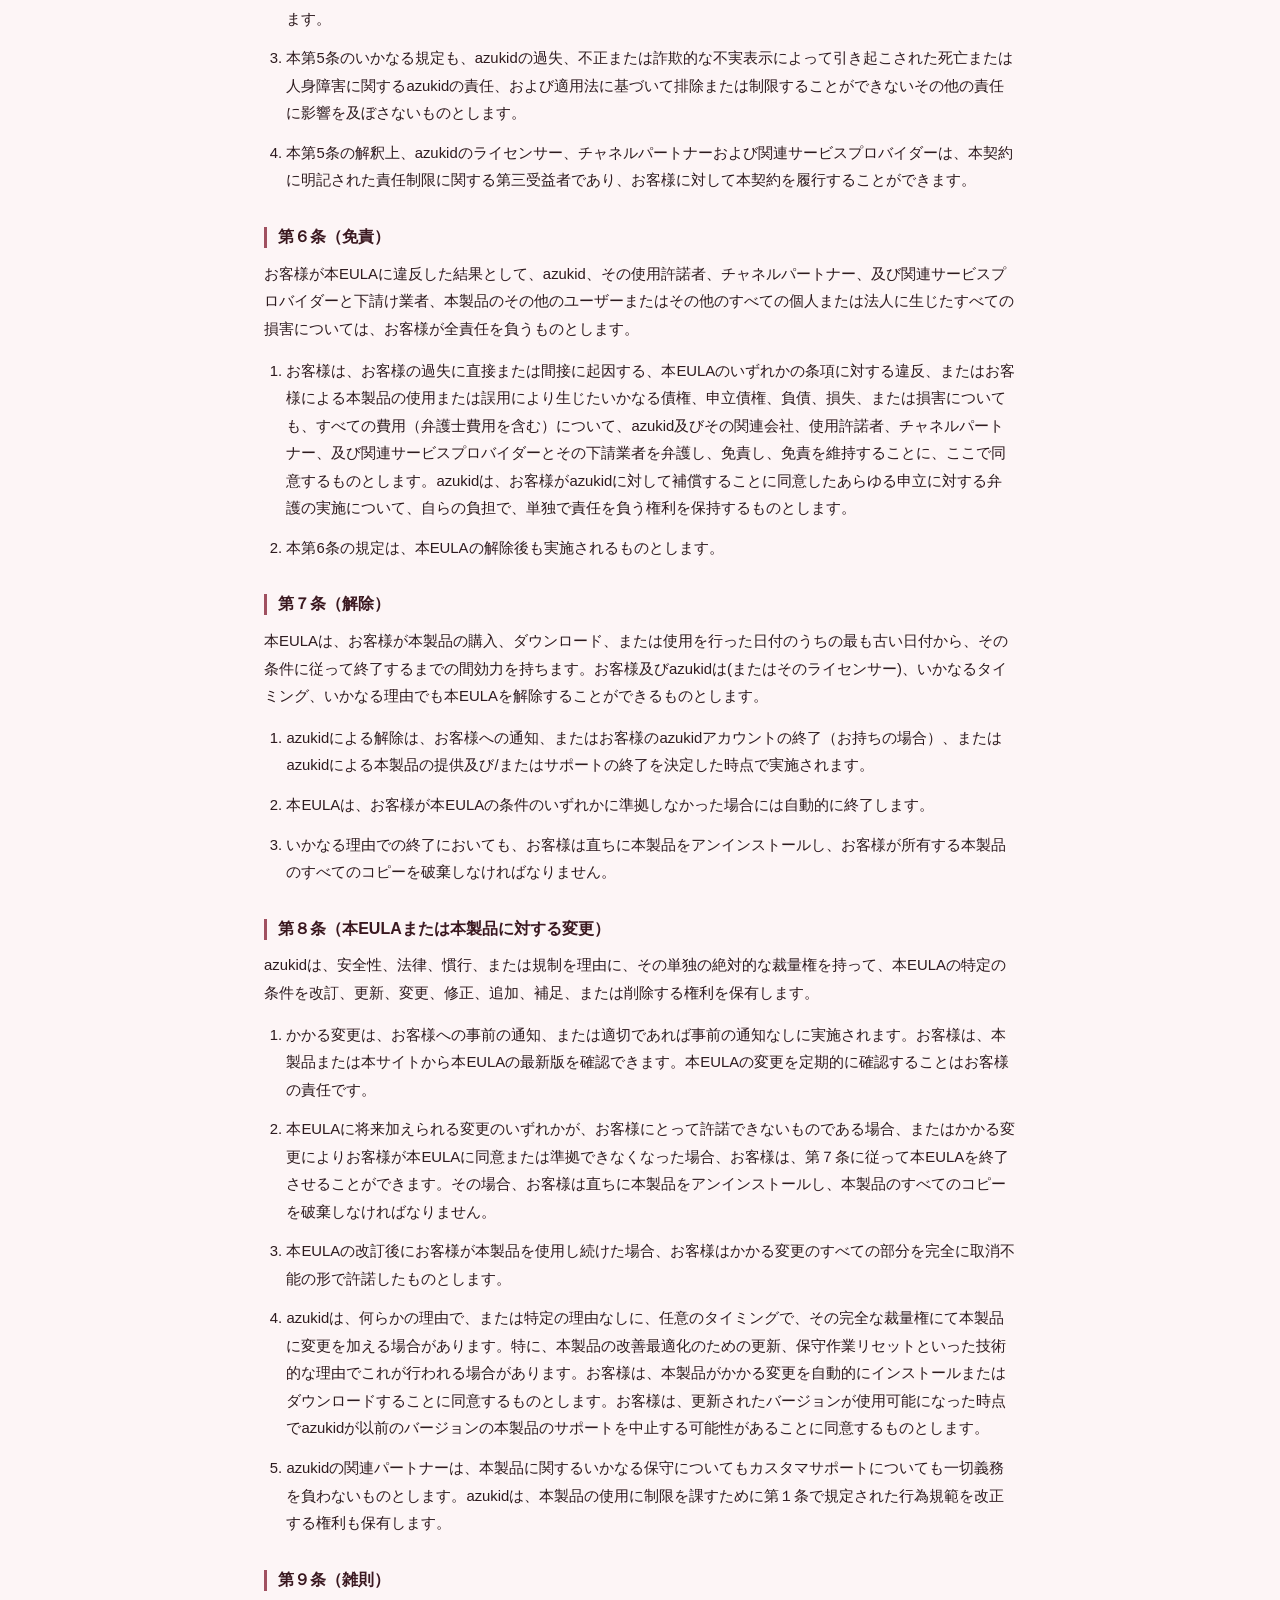
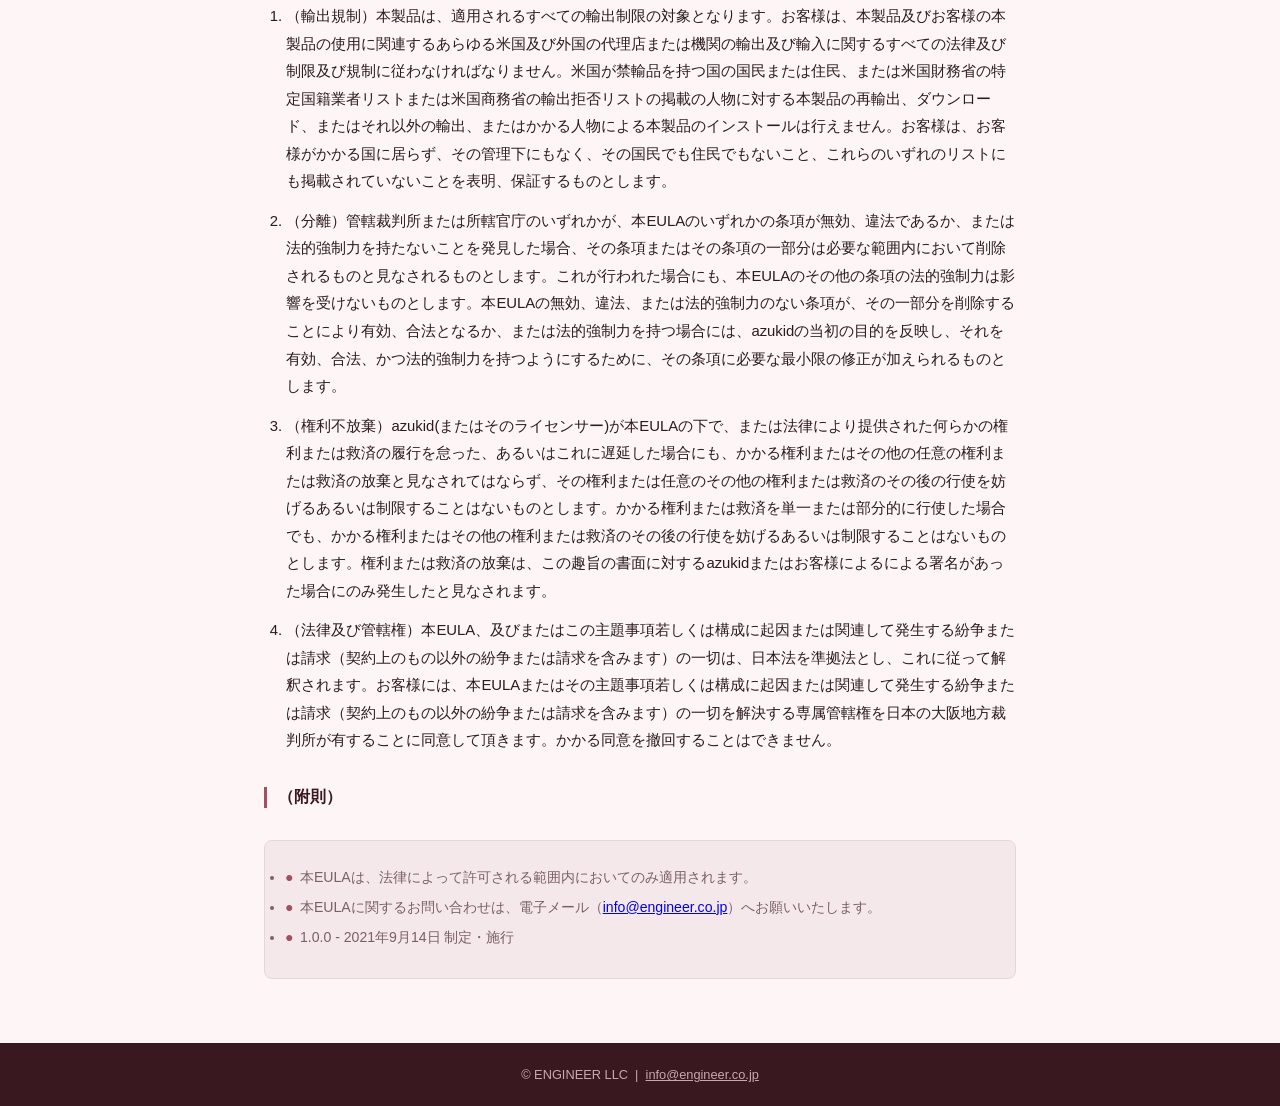
==== commit 5568d9e0: "docs.engineer.co.jp ルートでjp/enを選択できるようにした" ====
--- a/docs/EULA.html
+++ b/docs/EULA.html
@@ -1,6 +1,3 @@
----
-layout: null
----
 <!DOCTYPE html>
 <html lang="ja">
 <head>
@@ -88,7 +85,7 @@
       <h1>エンジニア合同会社</h1>
       <p>ENGINEER LLC</p>
     </div>
-    <a class="nav-back" href="./index.html">← トップへ戻る</a>
+    <a class="nav-back" href="./jp/index.html">← トップへ戻る</a>
   </div>
 </header>
 
